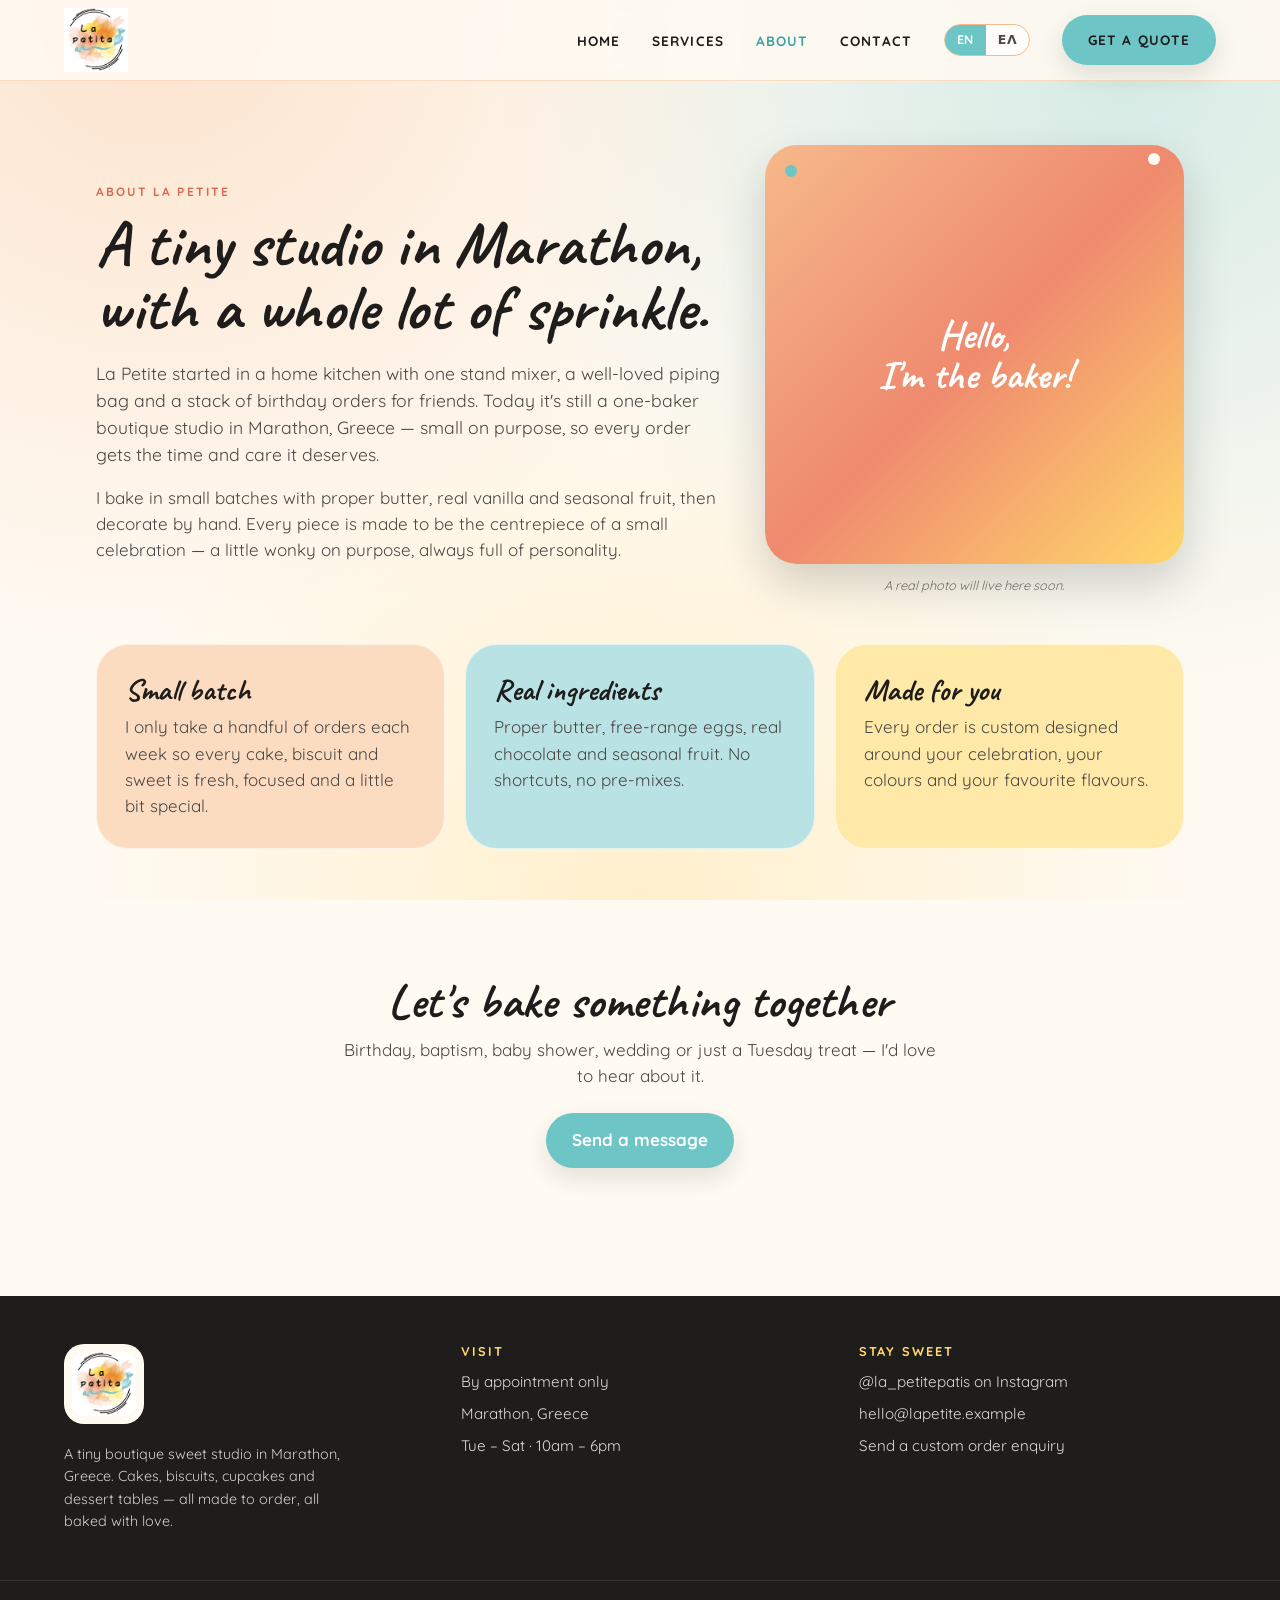
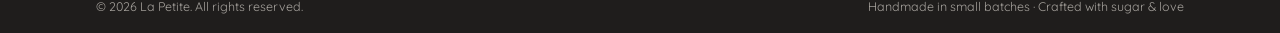
==== about.html @ d6b2ec81 "Initial commit: La Petite static website" ====
<!doctype html>
<html lang="en">
<head>
  <meta charset="utf-8" />
  <meta name="viewport" content="width=device-width, initial-scale=1" />
  <title data-i18n="title_about">About — La Petite</title>
  <meta name="description" content="Meet the baker behind La Petite — a one-person boutique sweet studio in Marathon, Greece, crafting cakes, biscuits, cupcakes, sweets and dessert tables." />

  <link rel="preconnect" href="https://fonts.googleapis.com" />
  <link rel="preconnect" href="https://fonts.gstatic.com" crossorigin />
  <link href="https://fonts.googleapis.com/css2?family=Caveat:wght@400;700&family=Quicksand:wght@400;500;600;700&display=swap" rel="stylesheet" />
  <link rel="stylesheet" href="assets/css/styles.css" />
  <link rel="icon" type="image/png" href="assets/images/logo.png" />
</head>
<body>

  <header class="site-header">
    <div class="container nav">
      <a class="brand" href="index.html" aria-label="La Petite">
        <img src="assets/images/logo.png" alt="La Petite" />
      </a>
      <ul class="nav-links">
        <li><a href="index.html"   data-nav="index.html" data-i18n="nav_home">Home</a></li>
        <li><a href="menu.html"    data-nav="menu.html"  data-i18n="nav_menu">Services</a></li>
        <li><a href="about.html"   data-nav="about.html" data-i18n="nav_about">About</a></li>
        <li><a href="contact.html" data-nav="contact.html" data-i18n="nav_contact">Contact</a></li>
        <li>
          <div class="lang-switch">
            <button type="button" data-lang="en">EN</button>
            <button type="button" data-lang="el">ΕΛ</button>
          </div>
        </li>
        <li><a class="btn btn-primary" href="contact.html" data-i18n="nav_cta">Get a Quote</a></li>
      </ul>
      <button class="nav-toggle" aria-expanded="false" aria-controls="mobile-menu" data-i18n-attr="aria-label:nav_toggle_aria">
        <svg class="icon-open" viewBox="0 0 24 24" fill="none" stroke="currentColor" stroke-width="2" stroke-linecap="round"><line x1="4" y1="7" x2="20" y2="7"/><line x1="4" y1="12" x2="20" y2="12"/><line x1="4" y1="17" x2="20" y2="17"/></svg>
        <svg class="icon-close" viewBox="0 0 24 24" fill="none" stroke="currentColor" stroke-width="2" stroke-linecap="round"><line x1="6" y1="6" x2="18" y2="18"/><line x1="6" y1="18" x2="18" y2="6"/></svg>
      </button>
    </div>
    <nav id="mobile-menu" class="mobile-menu" aria-label="Mobile">
      <ul>
        <li><a href="index.html"   data-nav="index.html" data-i18n="nav_home">Home</a></li>
        <li><a href="menu.html"    data-nav="menu.html"  data-i18n="nav_menu">Services</a></li>
        <li><a href="about.html"   data-nav="about.html" data-i18n="nav_about">About</a></li>
        <li><a href="contact.html" data-nav="contact.html" data-i18n="nav_contact">Contact</a></li>
        <li>
          <div class="lang-switch">
            <button type="button" data-lang="en">EN</button>
            <button type="button" data-lang="el">ΕΛ</button>
          </div>
        </li>
        <li><a class="btn btn-primary" href="contact.html" data-i18n="nav_cta">Get a Quote</a></li>
      </ul>
    </nav>
  </header>

  <main>
    <section class="section">
      <div class="container">
        <div class="about-grid">
          <div>
            <span class="eyebrow" data-i18n="about_eyebrow">About La Petite</span>
            <h1 class="font-display" style="font-size:clamp(2.5rem,5vw,4rem); margin-top:0.5rem;" data-i18n="about_title">A tiny studio in Marathon, with a whole lot of sprinkle.</h1>
            <p style="margin-top:1.25rem; color:var(--ink-soft); font-size:1.1rem;" data-i18n="about_p1">
              La Petite started in a home kitchen with one stand mixer, a
              well-loved piping bag and a stack of birthday orders for
              friends. Today it's still a one-baker boutique studio in
              Marathon, Greece — small on purpose, so every order gets the
              time and care it deserves.
            </p>
            <p style="margin-top:1rem; color:var(--ink-soft);" data-i18n="about_p2">
              I bake in small batches with proper butter, real vanilla and
              seasonal fruit, then decorate by hand. Every piece is made to
              be the centrepiece of a small celebration — a little wonky on
              purpose, always full of personality.
            </p>
          </div>

          <div>
            <div class="about-portrait">
              <span class="greeting" data-i18n-html="about_greeting_html">Hello,<br/>I'm the baker!</span>
              <span class="sprinkle s1"></span>
              <span class="sprinkle s2"></span>
            </div>
            <p class="portrait-caption" data-i18n="about_caption">A real photo will live here soon.</p>
          </div>
        </div>

        <div class="value-grid">
          <div class="value v1">
            <h3 data-i18n="value1_title">Small batch</h3>
            <p data-i18n="value1_text">I only take a handful of orders each week so every cake, biscuit and sweet is fresh, focused and a little bit special.</p>
          </div>
          <div class="value v2">
            <h3 data-i18n="value2_title">Real ingredients</h3>
            <p data-i18n="value2_text">Proper butter, free-range eggs, real chocolate and seasonal fruit. No shortcuts, no pre-mixes.</p>
          </div>
          <div class="value v3">
            <h3 data-i18n="value3_title">Made for you</h3>
            <p data-i18n="value3_text">Every order is custom designed around your celebration, your colours and your favourite flavours.</p>
          </div>
        </div>
      </div>
    </section>

    <section class="section text-center">
      <div class="container" style="max-width:42rem">
        <h2 class="font-display" style="font-size:clamp(2rem,4vw,3rem)" data-i18n="about_cta_title">Let's bake something together</h2>
        <p style="margin-top:0.75rem; color:var(--ink-soft);" data-i18n="about_cta_text">
          Birthday, baptism, baby shower, wedding or just a Tuesday treat — I'd love to hear about it.
        </p>
        <a class="btn btn-primary" href="contact.html" style="margin-top:1.5rem" data-i18n="about_cta_btn">Send a message</a>
      </div>
    </section>
  </main>

  <footer class="site-footer">
    <div class="container footer-grid">
      <div>
        <img class="footer-brand-img" src="assets/images/logo.png" alt="La Petite" />
        <p data-i18n="footer_tagline">A tiny boutique sweet studio in Marathon, Greece.</p>
      </div>
      <div>
        <h4 data-i18n="footer_visit">Visit</h4>
        <ul>
          <li data-i18n="footer_appt">By appointment only</li>
          <li data-i18n="footer_loc">Marathon, Greece</li>
          <li data-i18n="footer_hours">Tue – Sat · 10am – 6pm</li>
        </ul>
      </div>
      <div>
        <h4 data-i18n="footer_stay">Stay sweet</h4>
        <ul>
          <li><a href="https://www.instagram.com/la_petitepatis/" target="_blank" rel="noopener" data-i18n="footer_insta">@la_petitepatis on Instagram</a></li>
          <li><a href="mailto:hello@lapetite.example">hello@lapetite.example</a></li>
          <li><a href="contact.html" data-i18n="footer_enquiry">Send a custom order enquiry</a></li>
        </ul>
      </div>
    </div>
    <div class="footer-bar">
      <div class="container">
        <p data-i18n-year="footer_rights">© <span id="year"></span> La Petite. All rights reserved.</p>
        <p data-i18n="footer_handmade">Handmade in small batches · Crafted with sugar &amp; love</p>
      </div>
    </div>
  </footer>

  <script src="assets/js/i18n.js" defer></script>
  <script src="assets/js/nav.js" defer></script>
</body>
</html>
---- assets/css/styles.css ----
/* ============================================================
   La Petite — palette inspired by the watercolour logo
   (warm peach + coral, sunny yellow, turquoise piping, ink)
   ============================================================ */

/* ---------- Tokens ---------- */
:root {
  /* Warm watercolour neutrals */
  --cream:        #fffaf2;
  --cream-soft:   #fdeede;
  --paper:        #fff5e8;

  /* Warm accents (peach + coral from the wash) */
  --peach:        #f6b98a;
  --peach-soft:   #fcdcc1;
  --coral:        #ef8a6f;
  --coral-deep:   #d96a4f;

  /* Sunny yellow centre */
  --sun:          #ffd76b;
  --sun-soft:     #ffe9a8;

  /* Turquoise / teal piping */
  --teal:         #6ec5c6;
  --teal-soft:    #b8e2e3;
  --teal-deep:    #3fa3a4;

  /* Ink / text */
  --ink:          #1f1d1c;
  --ink-soft:     #4b4744;
  --ink-mute:     #7a7470;

  --shadow-sm:    0 4px 10px rgba(31, 29, 28, 0.07);
  --shadow-md:    0 10px 25px rgba(31, 29, 28, 0.12);
  --shadow-lg:    0 20px 45px rgba(31, 29, 28, 0.18);
  --radius-sm:    0.75rem;
  --radius-md:    1.25rem;
  --radius-lg:    2rem;
  --radius-pill:  999px;
  --max-width:    72rem;
}

/* ---------- Reset ---------- */
*,
*::before,
*::after { box-sizing: border-box; }

html { scroll-behavior: smooth; }

body {
  margin: 0;
  min-height: 100vh;
  display: flex;
  flex-direction: column;
  color: var(--ink);
  background: var(--cream);
  font-family: "Quicksand", ui-sans-serif, system-ui, -apple-system,
    "Segoe UI", Roboto, sans-serif;
  font-size: 17px;
  line-height: 1.55;
  background-image:
    radial-gradient(circle at 12% 0%,  rgba(246, 185, 138, 0.35), transparent 45%),
    radial-gradient(circle at 88% 8%,  rgba(110, 197, 198, 0.28), transparent 45%),
    radial-gradient(circle at 50% 100%,rgba(255, 215, 107, 0.28), transparent 50%);
  background-attachment: fixed;
}

/* Greek glyphs (especially bold weights) render visually larger than their
   Latin counterparts in the same point size. When the page is in Greek,
   nudge the type scale down by ~6% so headings and bold text feel balanced
   with the English layout. */
:root[lang="el"]      { font-size: 15px; }   /* default 16px → rem-based sizes */
:root[lang="el"] body { font-size: 16px; }   /* matches body's explicit px size */

img { max-width: 100%; display: block; }
a   { color: inherit; }

h1, h2, h3, h4 {
  margin: 0;
  line-height: 1.15;
  color: var(--ink);
}

p { margin: 0; }

button { font: inherit; cursor: pointer; }

/* ---------- Layout helpers ---------- */
.container {
  width: 100%;
  max-width: var(--max-width);
  margin: 0 auto;
  padding: 0 1.25rem;
}
@media (min-width: 640px) { .container { padding: 0 2rem; } }

main { flex: 1 0 auto; width: 100%; }

.section { padding: 4rem 0; }
.section-lg { padding: 5.5rem 0; }
.text-center { text-align: center; }

/* ---------- Display font (matches logo's hand-drawn marker) ---------- */
.font-display {
  font-family: "Caveat", "Patrick Hand", "Segoe Script", cursive;
  font-weight: 700;
  letter-spacing: 0.5px;
  line-height: 1;
}

.eyebrow {
  display: inline-block;
  text-transform: uppercase;
  letter-spacing: 0.18em;
  font-size: 0.75rem;
  font-weight: 700;
  color: var(--coral-deep);
}

/* ---------- Buttons ---------- */
.btn {
  display: inline-flex;
  align-items: center;
  justify-content: center;
  gap: 0.5rem;
  padding: 0.75rem 1.5rem;
  border-radius: var(--radius-pill);
  font-weight: 700;
  text-decoration: none;
  border: 2px solid transparent;
  transition: background-color 0.2s ease, color 0.2s ease,
              border-color 0.2s ease, transform 0.15s ease;
  white-space: nowrap;
}
.btn:hover { transform: translateY(-1px); }
.btn:focus-visible {
  outline: 3px solid var(--teal-soft);
  outline-offset: 2px;
}

.btn-primary {
  background: var(--teal);
  color: #fff;
  box-shadow: var(--shadow-md);
}
.btn-primary:hover { background: var(--teal-deep); }

.btn-ghost {
  background: rgba(255, 255, 255, 0.75);
  color: var(--ink);
  border-color: var(--peach);
  backdrop-filter: blur(6px);
}
.btn-ghost:hover { border-color: var(--coral); color: var(--coral-deep); }

.btn-light {
  background: #fff;
  color: var(--coral-deep);
  box-shadow: var(--shadow-sm);
}
.btn-light:hover { background: var(--ink); color: #fff; }

/* ---------- Header / Nav ---------- */
.site-header {
  position: sticky;
  top: 0;
  z-index: 50;
  backdrop-filter: blur(10px);
  background: rgba(255, 250, 242, 0.88);
  border-bottom: 1px solid var(--peach-soft);
}

.nav {
  display: flex;
  align-items: center;
  justify-content: space-between;
  padding: 0.5rem 0;
  gap: 1rem;
}

.brand {
  display: inline-flex;
  align-items: center;
  text-decoration: none;
  color: var(--ink);
  flex-shrink: 0;
}
.brand img {
  height: 56px;
  width: auto;
}

.nav-links {
  list-style: none;
  display: none;
  gap: 2rem;
  margin: 0;
  padding: 0;
  align-items: center;
}
.nav-links a {
  text-decoration: none;
  text-transform: uppercase;
  letter-spacing: 0.08em;
  font-size: 0.85rem;
  font-weight: 700;
  color: var(--ink);
  transition: color 0.2s;
}
.nav-links a:hover,
.nav-links a.active { color: var(--teal-deep); }

.nav-toggle {
  display: inline-flex;
  align-items: center;
  justify-content: center;
  width: 2.5rem;
  height: 2.5rem;
  background: transparent;
  border: none;
  border-radius: 0.5rem;
  color: var(--ink);
}
.nav-toggle:hover { background: var(--peach-soft); }
.nav-toggle svg { width: 24px; height: 24px; }
.nav-toggle .icon-close { display: none; }
.nav-toggle[aria-expanded="true"] .icon-open  { display: none; }
.nav-toggle[aria-expanded="true"] .icon-close { display: block; }

.mobile-menu {
  display: none;
  border-top: 1px solid var(--peach-soft);
  background: rgba(255, 250, 242, 0.97);
}
.mobile-menu.open { display: block; }
.mobile-menu ul {
  list-style: none;
  margin: 0;
  padding: 1rem 1.25rem;
  display: flex;
  flex-direction: column;
  gap: 0.5rem;
}
.mobile-menu a {
  display: block;
  padding: 0.65rem 0.25rem;
  text-decoration: none;
  font-weight: 700;
  color: var(--ink);
}
.mobile-menu a.active { color: var(--teal-deep); }
.mobile-menu .btn { align-self: flex-start; margin-top: 0.5rem; }

@media (min-width: 800px) {
  .nav-links  { display: flex; }
  .nav-toggle { display: none; }
  .mobile-menu { display: none !important; }
  .brand img { height: 64px; }
}

/* ---------- Language switch ---------- */
.lang-switch {
  display: inline-flex;
  align-items: stretch;
  border: 1.5px solid var(--peach);
  border-radius: var(--radius-pill);
  overflow: hidden;
  font-size: 0.78rem;
  font-weight: 700;
  background: rgba(255, 255, 255, 0.6);
}
.lang-switch button {
  background: transparent;
  border: none;
  padding: 0.35rem 0.75rem;
  color: var(--ink-soft);
  cursor: pointer;
  letter-spacing: 0.04em;
  transition: background-color 0.2s, color 0.2s;
}
.lang-switch button:hover { color: var(--ink); }
.lang-switch button.active {
  background: var(--teal);
  color: #fff;
}
.lang-switch button:focus-visible {
  outline: 2px solid var(--teal-deep);
  outline-offset: -2px;
}

/* On the mobile menu, give it a little breathing room */
.mobile-menu .lang-switch { margin-top: 0.25rem; align-self: flex-start; }

/* ---------- Hero ---------- */
.hero { position: relative; overflow: hidden; }
.hero-grid {
  display: grid;
  grid-template-columns: 1fr;
  gap: 3rem;
  padding: 4rem 0 5rem;
  align-items: center;
}
.hero h1 {
  font-family: "Caveat", "Patrick Hand", "Segoe Script", cursive;
  font-weight: 700;
  font-size: clamp(3rem, 7vw, 5.5rem);
  color: var(--coral-deep);
  margin-top: 1rem;
  line-height: 1;
}
.hero h1 span { color: var(--ink); display: block; text-wrap: balance; }

/* Greek hero title is longer than the English one — shrink it so each
   span (line) still fits on a single row instead of wrapping to 4–5. */
:root[lang="el"] .hero h1 {
  font-size: clamp(2.25rem, 5vw, 3.5rem);
}
.hero p {
  margin-top: 1.25rem;
  max-width: 28rem;
  color: var(--ink-soft);
  font-size: 1.1rem;
}
.hero-cta {
  display: flex;
  flex-wrap: wrap;
  gap: 0.75rem;
  margin-top: 2rem;
}
.hero-stats {
  display: grid;
  grid-template-columns: repeat(3, 1fr);
  gap: 0.75rem;
  margin-top: 2.5rem;
  max-width: 28rem;
  list-style: none;
  padding: 0;
}
.hero-stats li {
  background: rgba(255, 255, 255, 0.75);
  backdrop-filter: blur(6px);
  border: 1px solid var(--peach-soft);
  border-radius: var(--radius-md);
  text-align: center;
  padding: 0.85rem 0.5rem;
}
.hero-stats .num {
  display: block;
  font-family: "Caveat", "Patrick Hand", cursive;
  font-weight: 700;
  font-size: 1.9rem;
  color: var(--teal-deep);
  line-height: 1;
}
.hero-stats .label {
  font-size: 0.75rem;
  color: var(--ink-mute);
}

/* Decorative cake stack — recoloured to logo palette */
.cake-stack-wrap {
  position: relative;
  height: 22rem;
  display: flex;
  align-items: flex-end;
  justify-content: center;
}
.cake-stack {
  position: relative;
  width: min(22rem, 100%);
  animation: float-slow 6s ease-in-out infinite;
}
.tier {
  margin-inline: auto;
  border-radius: 1.5rem;
  box-shadow: var(--shadow-md);
}
.tier.top    { width: 45%; height: 3rem;  border-radius: 999px 999px 1rem 1rem;
               background: linear-gradient(90deg, var(--peach-soft), var(--peach)); }
.tier.middle { width: 60%; height: 5rem; margin-top: -0.25rem;
               background: linear-gradient(90deg, var(--coral), var(--peach));
               display: flex; align-items: center; justify-content: center;
               color: #fff; font-family: "Caveat", cursive;
               font-weight: 700; font-size: 1.7rem; }
.tier.lower  { width: 78%; height: 6rem; margin-top: -0.5rem;
               background: linear-gradient(90deg, var(--teal), var(--sun)); }
.tier.base   { width: 95%; height: 7rem; margin-top: -0.5rem;
               background: linear-gradient(90deg, var(--peach-soft), var(--cream), var(--teal-soft));
               box-shadow: var(--shadow-lg); }
.plate {
  width: 90%;
  height: 0.6rem;
  margin: 0.6rem auto 0;
  border-radius: 999px;
  background: rgba(31, 29, 28, 0.12);
}
.sprinkle {
  position: absolute;
  width: 12px;
  height: 12px;
  border-radius: 50%;
}
.sprinkle.s1 { background: var(--sun);       top: -1rem;  left: 2rem;    transform: rotate(45deg); }
.sprinkle.s2 { background: var(--coral);     top: 0.5rem; right: 2.5rem; transform: rotate(12deg); }
.sprinkle.s3 { background: var(--teal);      top: 5rem;   left: -0.5rem; }
.sprinkle.s4 { background: var(--peach-soft);top: 8rem;   right: 0; }

@keyframes float-slow {
  0%, 100% { transform: translateY(0) rotate(0); }
  50%      { transform: translateY(-10px) rotate(2deg); }
}

/* Hero photo (replaces the CSS cake stack) */
.hero-photo {
  position: relative;
  border-radius: var(--radius-lg);
  overflow: hidden;
  box-shadow: var(--shadow-lg);
  aspect-ratio: 4 / 5;
  max-width: 28rem;
  margin: 0 auto;
  background: var(--peach-soft);
}
.hero-photo img {
  width: 100%;
  height: 100%;
  object-fit: cover;
  display: block;
}
.hero-photo::before,
.hero-photo::after {
  content: "";
  position: absolute;
  border-radius: 50%;
  z-index: 2;
  pointer-events: none;
}
.hero-photo::before {
  width: 14px; height: 14px;
  background: var(--sun);
  top: -7px; right: 2rem;
}
.hero-photo::after {
  width: 18px; height: 18px;
  background: var(--teal);
  bottom: 1.5rem; left: -9px;
}

/* Past bakes mini-gallery */
.mini-gallery {
  display: grid;
  grid-template-columns: repeat(2, 1fr);
  gap: 0.75rem;
}
@media (min-width: 600px) { .mini-gallery { grid-template-columns: repeat(3, 1fr); } }
@media (min-width: 950px) { .mini-gallery { grid-template-columns: repeat(6, 1fr); } }

.mini-gallery a {
  display: block;
  aspect-ratio: 1;
  border-radius: var(--radius-md);
  overflow: hidden;
  box-shadow: var(--shadow-sm);
  transition: transform 0.2s ease, box-shadow 0.2s ease;
}
.mini-gallery a:hover {
  transform: translateY(-3px);
  box-shadow: var(--shadow-md);
}
.mini-gallery img {
  width: 100%; height: 100%; object-fit: cover; display: block;
}

@media (min-width: 800px) {
  .hero-grid { grid-template-columns: 1.05fr 1fr; padding: 5rem 0 7rem; }
  .cake-stack-wrap { height: 28rem; }
}

/* ---------- Sections / Cards ---------- */
.section-light {
  background: rgba(255, 255, 255, 0.65);
  backdrop-filter: blur(6px);
  border-block: 1px solid var(--peach-soft);
}

.section-head {
  display: flex;
  flex-direction: column;
  gap: 0.4rem;
  align-items: flex-start;
  margin-bottom: 2.5rem;
}
.section-head.row {
  flex-direction: row;
  flex-wrap: wrap;
  align-items: flex-end;
  justify-content: space-between;
  gap: 1rem;
}
.section-head h2 {
  font-family: "Caveat", "Patrick Hand", cursive;
  font-weight: 700;
  font-size: clamp(2.25rem, 4.5vw, 3.5rem);
}
.section-head .more {
  text-decoration: none;
  font-weight: 700;
  color: var(--teal-deep);
}
.section-head .more:hover { color: var(--coral-deep); }

.section-intro {
  max-width: 38rem;
  margin: 0 auto 2.5rem;
  color: var(--ink-soft);
  font-size: 1.1rem;
}

/* Cake cards grid */
.cake-grid {
  display: grid;
  grid-template-columns: 1fr;
  gap: 1.25rem;
}
@media (min-width: 600px) { .cake-grid { grid-template-columns: repeat(2, 1fr); } }
@media (min-width: 950px) { .cake-grid { grid-template-columns: repeat(3, 1fr); } }

.cake-card {
  background: #fff;
  border-radius: var(--radius-lg);
  overflow: hidden;
  box-shadow: var(--shadow-sm);
  transition: transform 0.2s ease, box-shadow 0.2s ease;
  display: flex;
  flex-direction: column;
}
.cake-card:hover {
  transform: translateY(-4px);
  box-shadow: var(--shadow-lg);
}

.cake-thumb {
  position: relative;
  aspect-ratio: 4 / 3;
  display: flex;
  align-items: center;
  justify-content: center;
  padding: 1rem;
  overflow: hidden;
  background: var(--peach-soft);
}
.cake-thumb img {
  position: absolute;
  inset: 0;
  width: 100%;
  height: 100%;
  object-fit: cover;
  display: block;
}
.cake-thumb .name {
  font-family: "Caveat", "Patrick Hand", cursive;
  font-weight: 700;
  color: #fff;
  font-size: 2rem;
  text-align: center;
  text-shadow: 0 2px 8px rgba(31, 29, 28, 0.45);
  padding: 0 0.5rem;
  line-height: 1;
  position: relative;
  z-index: 1;
}
/* When a photo is present, fade a gradient over the bottom for label legibility */
.cake-thumb.has-photo::after {
  content: "";
  position: absolute;
  inset: 0;
  background: linear-gradient(180deg, transparent 40%, rgba(31, 29, 28, 0.55) 100%);
  pointer-events: none;
}
.cake-thumb.has-photo .name {
  align-self: flex-end;
  margin-top: auto;
  width: 100%;
}
.cake-thumb .badge {
  position: absolute;
  top: 0.75rem; right: 0.75rem;
  background: var(--ink);
  color: var(--cream);
  font-size: 0.65rem;
  font-weight: 700;
  text-transform: uppercase;
  letter-spacing: 0.1em;
  padding: 0.25rem 0.55rem;
  border-radius: var(--radius-pill);
  z-index: 2;
}

/* Service / category gradients (used as fallback when no photo) */
.bg-cake     { background: linear-gradient(135deg, var(--peach-soft), var(--coral), var(--sun)); }
.bg-biscuit  { background: linear-gradient(135deg, var(--sun), var(--peach-soft), var(--teal-soft)); }
.bg-cupcake  { background: linear-gradient(135deg, var(--teal-soft), var(--peach-soft), var(--coral)); }
.bg-sweets   { background: linear-gradient(135deg, var(--coral), var(--sun), var(--teal-soft)); }
.bg-candy    { background: linear-gradient(135deg, var(--peach), var(--sun), var(--teal)); }

.cake-body {
  padding: 1.25rem 1.5rem 1.5rem;
  flex: 1;
  display: flex;
  flex-direction: column;
  gap: 0.6rem;
}
.cake-body h3 { font-size: 1.2rem; margin: 0; }
.cake-body .tagline {
  color: var(--coral-deep);
  font-weight: 600;
  font-size: 0.9rem;
}
.cake-body .desc {
  color: var(--ink-soft);
  font-size: 0.95rem;
}
.cake-body .meta {
  margin-top: auto;
  display: flex;
  align-items: center;
  justify-content: space-between;
  padding-top: 0.5rem;
  gap: 0.75rem;
  flex-wrap: wrap;
}
.cake-body .price {
  color: var(--ink-mute);
  font-weight: 600;
  font-size: 0.85rem;
  font-style: italic;
}
.cake-body .enquire {
  text-decoration: none;
  font-weight: 700;
  color: var(--teal-deep);
  font-size: 0.9rem;
}
.cake-body .enquire:hover { color: var(--coral-deep); }

/* ---------- Steps (How it works) ---------- */
.steps {
  display: grid;
  grid-template-columns: 1fr;
  gap: 1.25rem;
  list-style: none;
  margin: 0;
  padding: 0;
}
@media (min-width: 800px) { .steps { grid-template-columns: repeat(3, 1fr); } }

.step {
  border-radius: var(--radius-lg);
  padding: 1.75rem;
  border: 1px solid rgba(255, 255, 255, 0.6);
  box-shadow: var(--shadow-sm);
}
.step.bg-1 { background: var(--peach-soft); }
.step.bg-2 { background: var(--teal-soft); }
.step.bg-3 { background: var(--sun-soft); }
.step .num {
  font-family: "Caveat", "Patrick Hand", cursive;
  font-weight: 700;
  font-size: 3rem;
  color: var(--teal-deep);
  line-height: 1;
}
.step h3 { margin-top: 0.4rem; font-size: 1.2rem; }
.step p { margin-top: 0.5rem; color: var(--ink-soft); }

/* ---------- Banner CTA ---------- */
.banner-cta {
  border-radius: var(--radius-lg);
  padding: 3rem 1.5rem;
  text-align: center;
  background: linear-gradient(120deg, var(--peach), var(--coral), var(--sun));
  box-shadow: var(--shadow-lg);
  color: #fff;
}
.banner-cta h2 {
  font-family: "Caveat", cursive;
  font-weight: 700;
  color: #fff;
  font-size: clamp(2.25rem, 4.5vw, 3.5rem);
}
.banner-cta p {
  margin: 0.75rem auto 0;
  max-width: 28rem;
  color: rgba(255, 255, 255, 0.95);
}
.banner-cta .btn { margin-top: 1.5rem; }

/* ---------- About page ---------- */
.about-grid {
  display: grid;
  grid-template-columns: 1fr;
  gap: 2.5rem;
  align-items: center;
}
@media (min-width: 800px) { .about-grid { grid-template-columns: 3fr 2fr; } }
.about-portrait {
  position: relative;
  aspect-ratio: 1;
  border-radius: var(--radius-lg);
  background: linear-gradient(135deg, var(--peach), var(--coral), var(--sun));
  box-shadow: var(--shadow-lg);
  overflow: hidden;
  display: flex;
  align-items: center;
  justify-content: center;
}
.about-portrait .greeting {
  font-family: "Caveat", "Patrick Hand", cursive;
  font-weight: 700;
  color: #fff;
  font-size: 2.5rem;
  text-align: center;
  padding: 0 1.5rem;
  line-height: 1;
}
.about-portrait .sprinkle.s1 { top: 1.25rem; left: 1.25rem; background: var(--teal); }
.about-portrait .sprinkle.s2 { bottom: 2rem; right: 1.5rem; background: var(--cream); transform: none; }
.portrait-caption {
  margin-top: 0.75rem;
  font-size: 0.8rem;
  color: var(--ink-mute);
  text-align: center;
  font-style: italic;
}

.value-grid {
  display: grid;
  grid-template-columns: 1fr;
  gap: 1.25rem;
  margin-top: 3rem;
}
@media (min-width: 800px) { .value-grid { grid-template-columns: repeat(3, 1fr); } }
.value {
  border-radius: var(--radius-lg);
  padding: 1.75rem;
  border: 1px solid rgba(255, 255, 255, 0.6);
}
.value h3 {
  font-family: "Caveat", cursive;
  font-weight: 700;
  font-size: 1.9rem;
}
.value p { margin-top: 0.4rem; color: var(--ink-soft); }
.value.v1 { background: var(--peach-soft); }
.value.v2 { background: var(--teal-soft); }
.value.v3 { background: var(--sun-soft); }

/* ---------- Contact page ---------- */
.contact-grid {
  display: grid;
  grid-template-columns: 1fr;
  gap: 2rem;
  margin-top: 3rem;
}
@media (min-width: 900px) { .contact-grid { grid-template-columns: 1fr 2fr; } }

.contact-info {
  display: flex;
  flex-direction: column;
  gap: 1.25rem;
}
.info-card {
  border-radius: var(--radius-lg);
  padding: 1.5rem;
}
.info-card.pink { background: var(--peach-soft); }
.info-card.mint { background: var(--teal-soft); }
.info-card h3 {
  font-family: "Caveat", cursive;
  font-weight: 700;
  font-size: 1.8rem;
}
.info-card ul {
  list-style: none;
  margin: 0.75rem 0 0;
  padding: 0;
  display: flex;
  flex-direction: column;
  gap: 0.5rem;
  font-size: 0.95rem;
  color: var(--ink-soft);
}
.info-card a {
  color: var(--teal-deep);
  font-weight: 700;
  text-decoration: none;
  margin-top: 0.75rem;
  display: inline-block;
}
.info-card a:hover { color: var(--coral-deep); }

/* Form */
.contact-form {
  background: #fff;
  border-radius: var(--radius-lg);
  padding: 1.75rem;
  box-shadow: var(--shadow-md);
  display: flex;
  flex-direction: column;
  gap: 1.1rem;
}
.form-row {
  display: grid;
  grid-template-columns: 1fr;
  gap: 1.1rem;
}
@media (min-width: 600px) { .form-row { grid-template-columns: 1fr 1fr; } }

.field { display: flex; flex-direction: column; gap: 0.35rem; }
.field label {
  font-size: 0.85rem;
  font-weight: 700;
  color: var(--ink);
}
.field label .req { color: var(--coral-deep); }

.field input,
.field textarea {
  width: 100%;
  font: inherit;
  color: var(--ink);
  padding: 0.75rem 1rem;
  border-radius: var(--radius-md);
  border: 2px solid var(--peach-soft);
  background: rgba(253, 238, 222, 0.4);
  transition: border-color 0.2s, box-shadow 0.2s;
}
.field input:focus,
.field textarea:focus {
  outline: none;
  border-color: var(--teal);
  box-shadow: 0 0 0 3px rgba(110, 197, 198, 0.3);
}
.field textarea { resize: vertical; min-height: 7rem; }

.honeypot { position: absolute; left: -9999px; opacity: 0; pointer-events: none; }

.form-msg {
  padding: 0.75rem 1rem;
  border-radius: var(--radius-md);
  font-size: 0.9rem;
  display: none;
}
.form-msg.show { display: block; }
.form-msg.error   { background: #fde3dd; color: #8a2a13; border: 1px solid #f3b6a6; }
.form-msg.success { background: #def4f4; color: #1f5f60; border: 1px solid #a9dcdd; }

.form-foot { font-size: 0.78rem; color: var(--ink-mute); margin: 0; }

/* ---------- Footer ---------- */
.site-footer {
  margin-top: 4rem;
  background: var(--ink);
  color: var(--cream);
}
.footer-grid {
  display: grid;
  grid-template-columns: 1fr;
  gap: 2.5rem;
  padding: 3rem 0;
}
@media (min-width: 800px) { .footer-grid { grid-template-columns: repeat(3, 1fr); } }

.footer-brand-img {
  height: 80px;
  width: auto;
  background: var(--cream);
  padding: 0.5rem;
  border-radius: var(--radius-md);
  display: inline-block;
}
.footer-grid h4 {
  font-size: 0.8rem;
  text-transform: uppercase;
  letter-spacing: 0.15em;
  color: var(--sun);
}
.footer-grid ul {
  list-style: none; margin: 0.75rem 0 0; padding: 0;
  display: flex; flex-direction: column; gap: 0.5rem;
  font-size: 0.95rem;
  color: rgba(255, 250, 242, 0.85);
}
.footer-grid a {
  color: rgba(255, 250, 242, 0.85);
  text-decoration: none;
}
.footer-grid a:hover { color: var(--teal-soft); }
.footer-grid p {
  margin-top: 0.75rem;
  font-size: 0.9rem;
  color: rgba(255, 250, 242, 0.8);
  max-width: 18rem;
}

.footer-bar { border-top: 1px solid rgba(255, 250, 242, 0.1); }
.footer-bar .container {
  padding-block: 1rem;
  display: flex;
  flex-direction: column;
  gap: 0.4rem;
  justify-content: space-between;
  align-items: flex-start;
  font-size: 0.78rem;
  color: rgba(255, 250, 242, 0.6);
}
@media (min-width: 600px) { .footer-bar .container { flex-direction: row; align-items: center; } }

/* ---------- Reduced motion ---------- */
@media (prefers-reduced-motion: reduce) {
  *, *::before, *::after {
    animation-duration: 0.001ms !important;
    transition-duration: 0.001ms !important;
  }
  html { scroll-behavior: auto; }
}
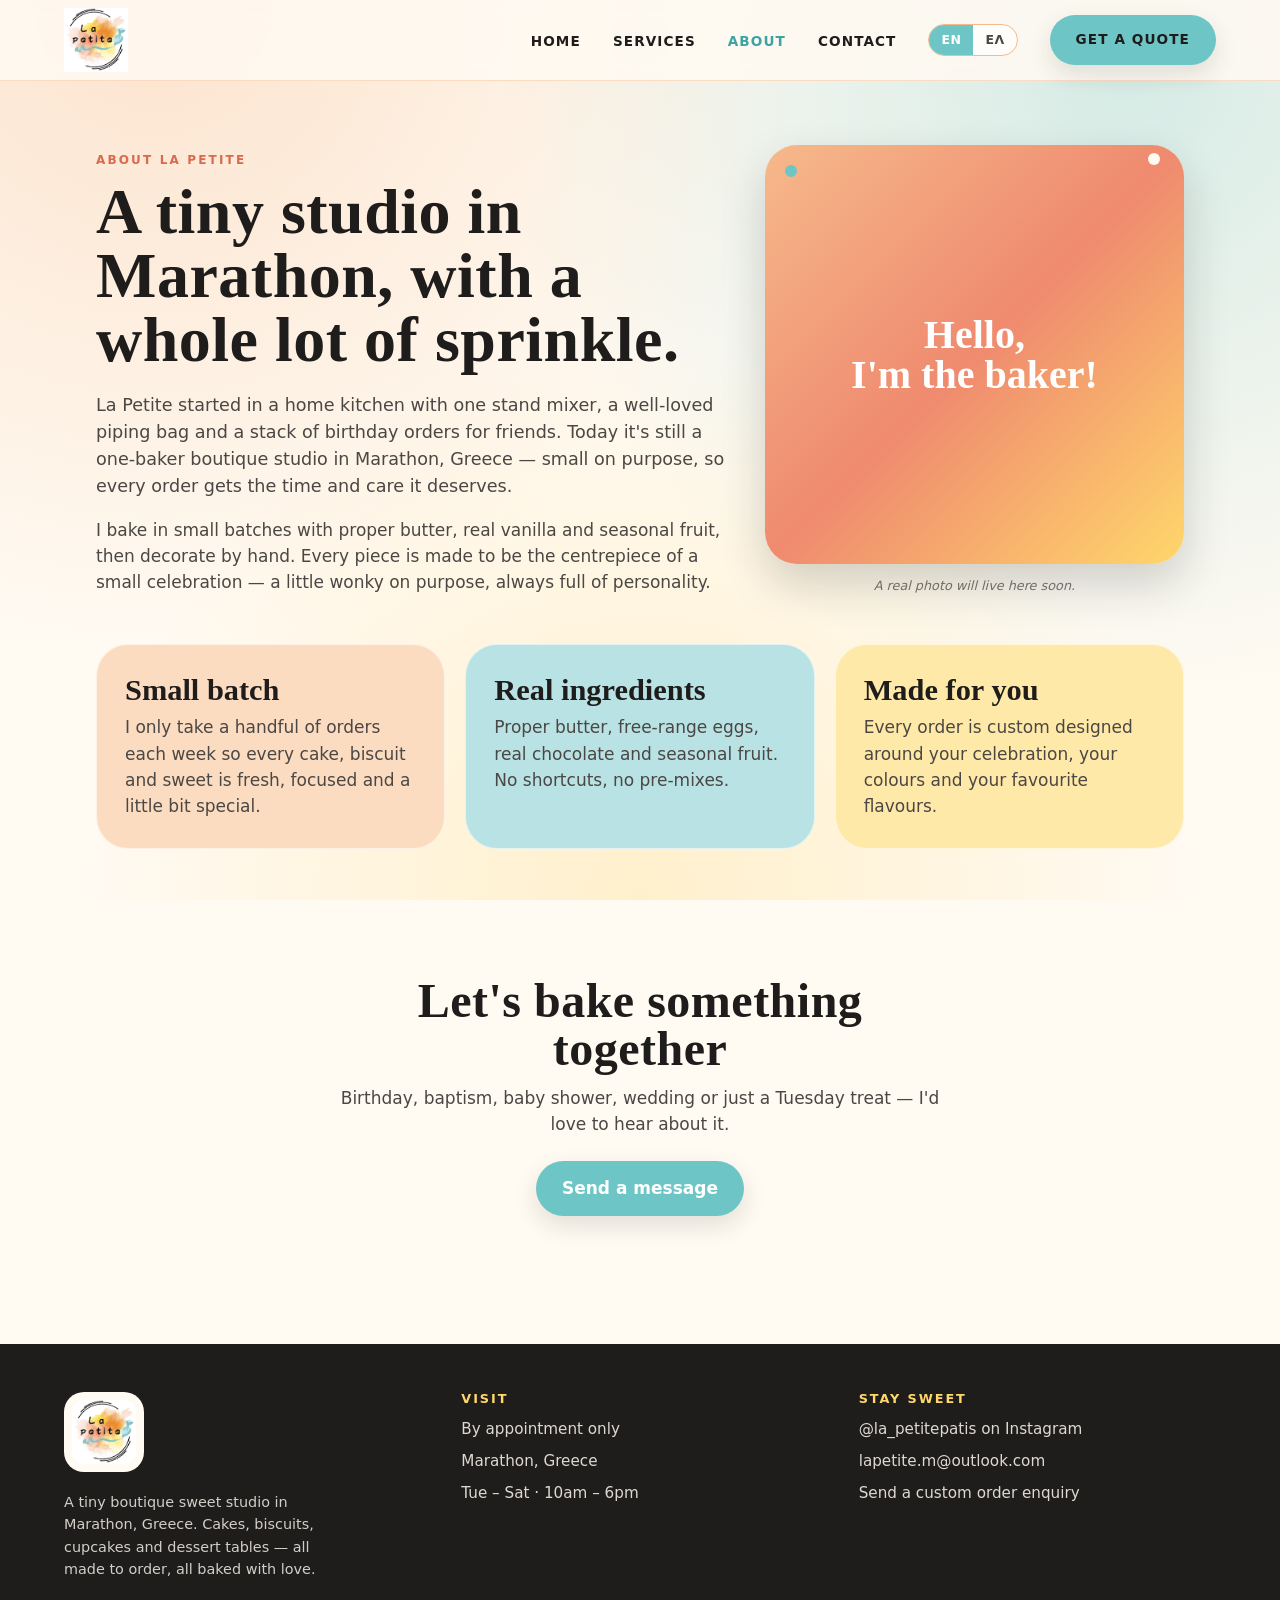
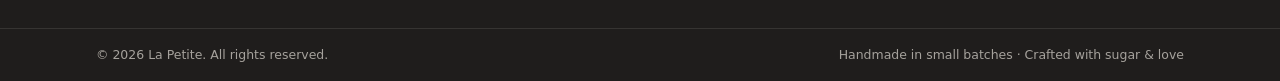
==== commit b2381a20: "Set real contact email, add CSP/security meta, expand GDPR notice" ====
--- a/about.html
+++ b/about.html
@@ -3,6 +3,12 @@
 <head>
   <meta charset="utf-8" />
   <meta name="viewport" content="width=device-width, initial-scale=1" />
+
+  <!-- Security headers (meta-equivalent; GitHub Pages can't set HTTP headers) -->
+  <meta http-equiv="Content-Security-Policy" content="default-src 'self'; script-src 'self'; style-src 'self' 'unsafe-inline' https://fonts.googleapis.com; font-src 'self' https://fonts.gstatic.com; img-src 'self' data:; connect-src 'self'; form-action 'self' mailto:; base-uri 'self'; object-src 'none'; upgrade-insecure-requests" />
+  <meta name="referrer" content="strict-origin-when-cross-origin" />
+  <meta http-equiv="X-Content-Type-Options" content="nosniff" />
+
   <title data-i18n="title_about">About — La Petite</title>
   <meta name="description" content="Meet the baker behind La Petite — a one-person boutique sweet studio in Marathon, Greece, crafting cakes, biscuits, cupcakes, sweets and dessert tables." />
 
@@ -132,7 +138,7 @@
         <h4 data-i18n="footer_stay">Stay sweet</h4>
         <ul>
           <li><a href="https://www.instagram.com/la_petitepatis/" target="_blank" rel="noopener" data-i18n="footer_insta">@la_petitepatis on Instagram</a></li>
-          <li><a href="mailto:hello@lapetite.example">hello@lapetite.example</a></li>
+          <li><a href="mailto:lapetite.m@outlook.com">lapetite.m@outlook.com</a></li>
           <li><a href="contact.html" data-i18n="footer_enquiry">Send a custom order enquiry</a></li>
         </ul>
       </div>
